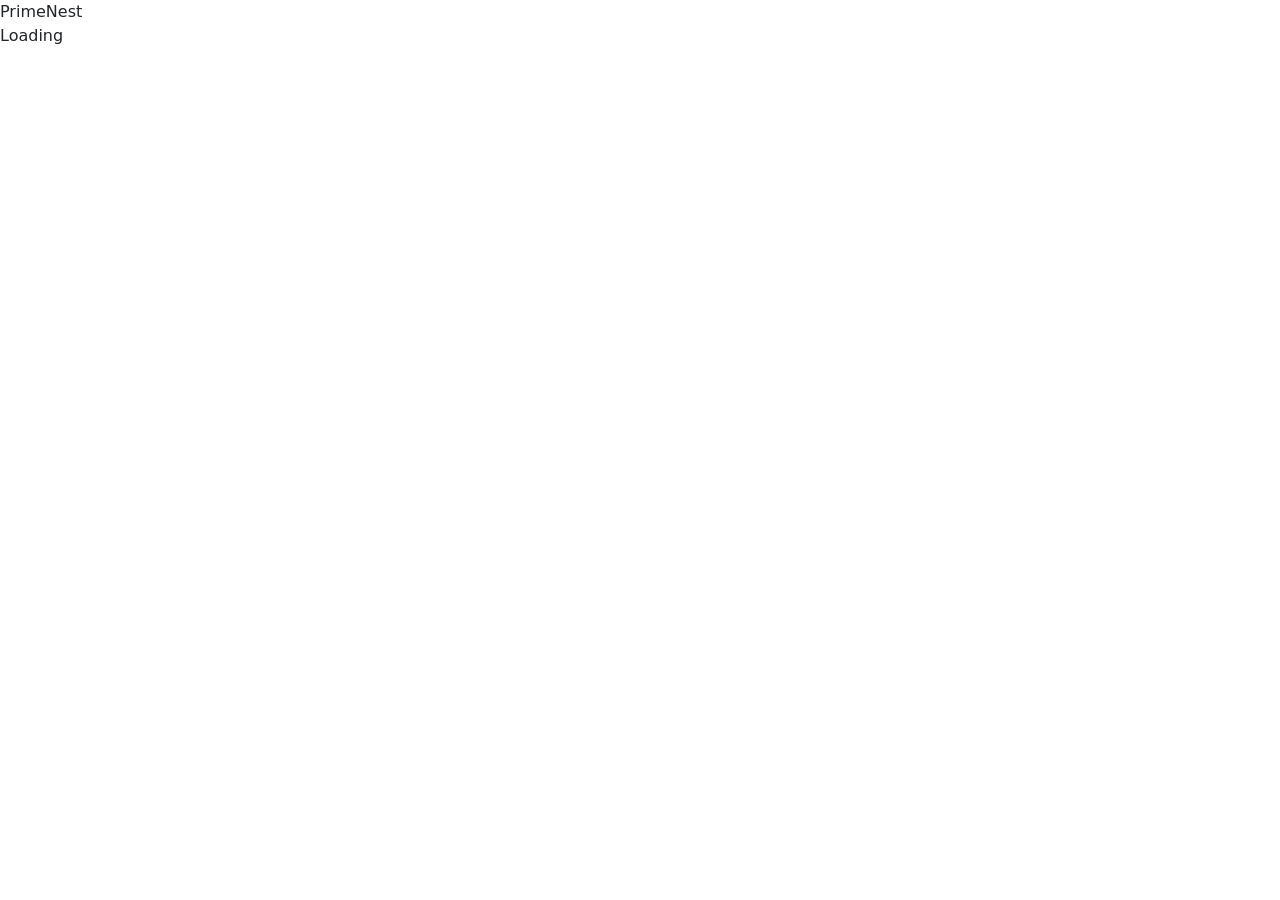
==== about.html @ ca361a0c "Add files via upload" ====
<!DOCTYPE html>
<html lang="en">
<head>
  <meta charset="utf-8">
  <meta name="viewport" content="width=device-width, initial-scale=1">
  <title>About Us — Trusted Property Advisors Since 2009 | PrimeNest Properties</title>
  <meta name="description" content="PrimeNest Properties is a RERA-registered real estate advisory with 16+ years of experience, 2,400+ closed transactions and an in-house legal, loan and NRI desk. Meet our team, mission and vision.">
  <meta name="keywords" content="about PrimeNest Properties, real estate company India, property advisor Gurugram, RERA registered broker, real estate team">
  <meta name="robots" content="index, follow">
  <link rel="canonical" href="https://primenestproperties.in/about.html">
  <meta property="og:type" content="website">
  <meta property="og:site_name" content="PrimeNest Properties">
  <meta property="og:title" content="About PrimeNest Properties">
  <meta property="og:description" content="16+ years, 2,400+ transactions, one standard — we only recommend what we would buy for our own family.">
  <meta property="og:image" content="https://images.pexels.com/photos/8135496/pexels-photo-8135496.jpeg?auto=compress&cs=tinysrgb&w=1200">
  <meta property="og:url" content="https://primenestproperties.in/about.html">
  <meta name="twitter:card" content="summary_large_image">
  <meta name="theme-color" content="#050b18">
  <link rel="icon" href="data:image/svg+xml,<svg xmlns='http://www.w3.org/2000/svg' viewBox='0 0 100 100'><rect width='100' height='100' rx='22' fill='%23050b18'/><text x='50' y='68' font-size='54' text-anchor='middle' fill='%23c9a227' font-family='Georgia'>P</text></svg>">
  <link rel="preconnect" href="https://fonts.googleapis.com">
  <link rel="preconnect" href="https://fonts.gstatic.com" crossorigin>
  <link href="https://fonts.googleapis.com/css2?family=Plus+Jakarta+Sans:wght@300;400;500;600;700;800&family=Playfair+Display:wght@500;600;700&display=swap" rel="stylesheet">
  <link href="https://cdn.jsdelivr.net/npm/bootstrap@5.3.3/dist/css/bootstrap.min.css" rel="stylesheet">
  <link href="https://cdnjs.cloudflare.com/ajax/libs/font-awesome/6.5.2/css/all.min.css" rel="stylesheet">
  <link href="css/style.css" rel="stylesheet">
</head>
<body data-page="about">
  <div id="prime-loader"><div class="loader-inner"><div class="loader-mark">Prime<span>Nest</span></div><div class="loader-bar"><i></i></div><div class="loader-sub">Loading</div></div></div>
  <header id="prime-nav"></header>
  <main id="prime-app"></main>
  <footer id="prime-footer"></footer>
  <noscript><div style="padding:40px;text-align:center;font-family:sans-serif">Please enable JavaScript to view this page. Call us on 9217151926.</div></noscript>
  <script src="https://cdn.jsdelivr.net/npm/bootstrap@5.3.3/dist/js/bootstrap.bundle.min.js"></script>
  <script src="js/properties.js"></script>
  <script src="js/property-details.js"></script>
  <script src="js/main.js"></script>
</body>
</html>
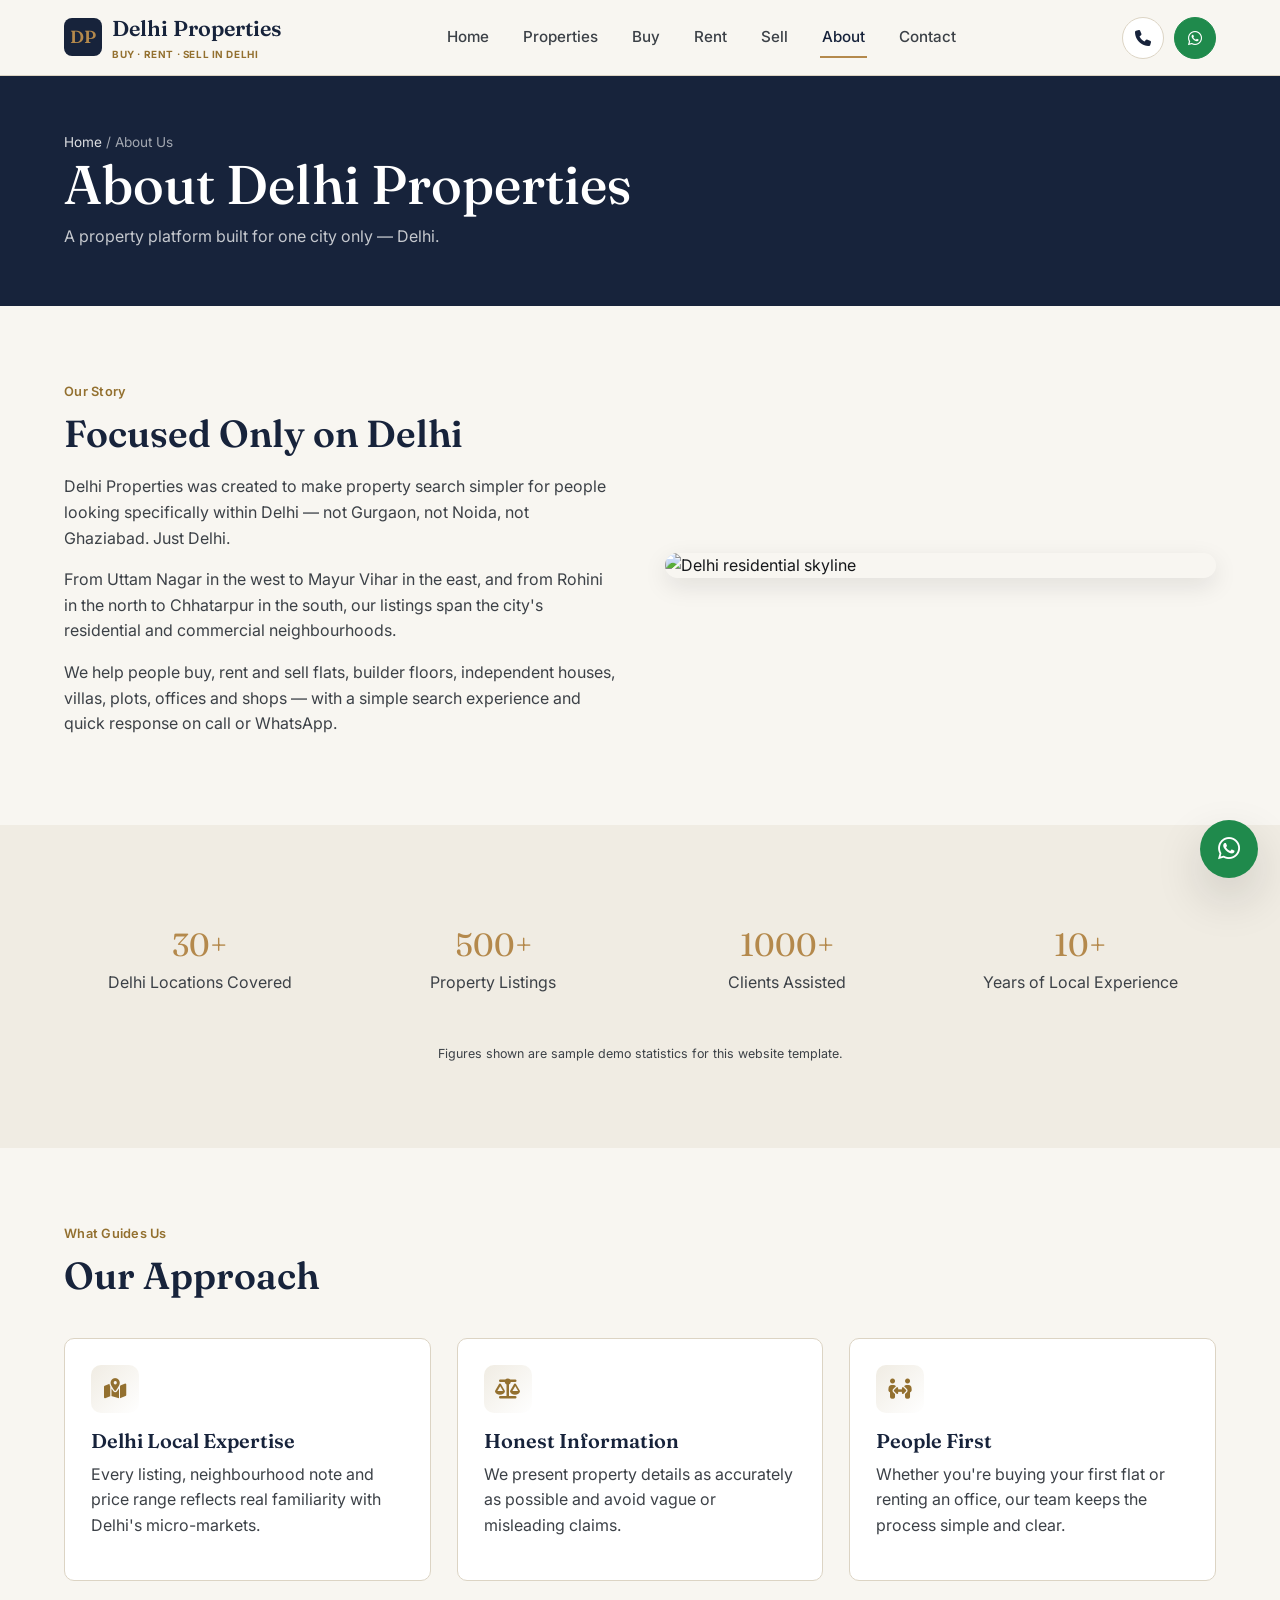
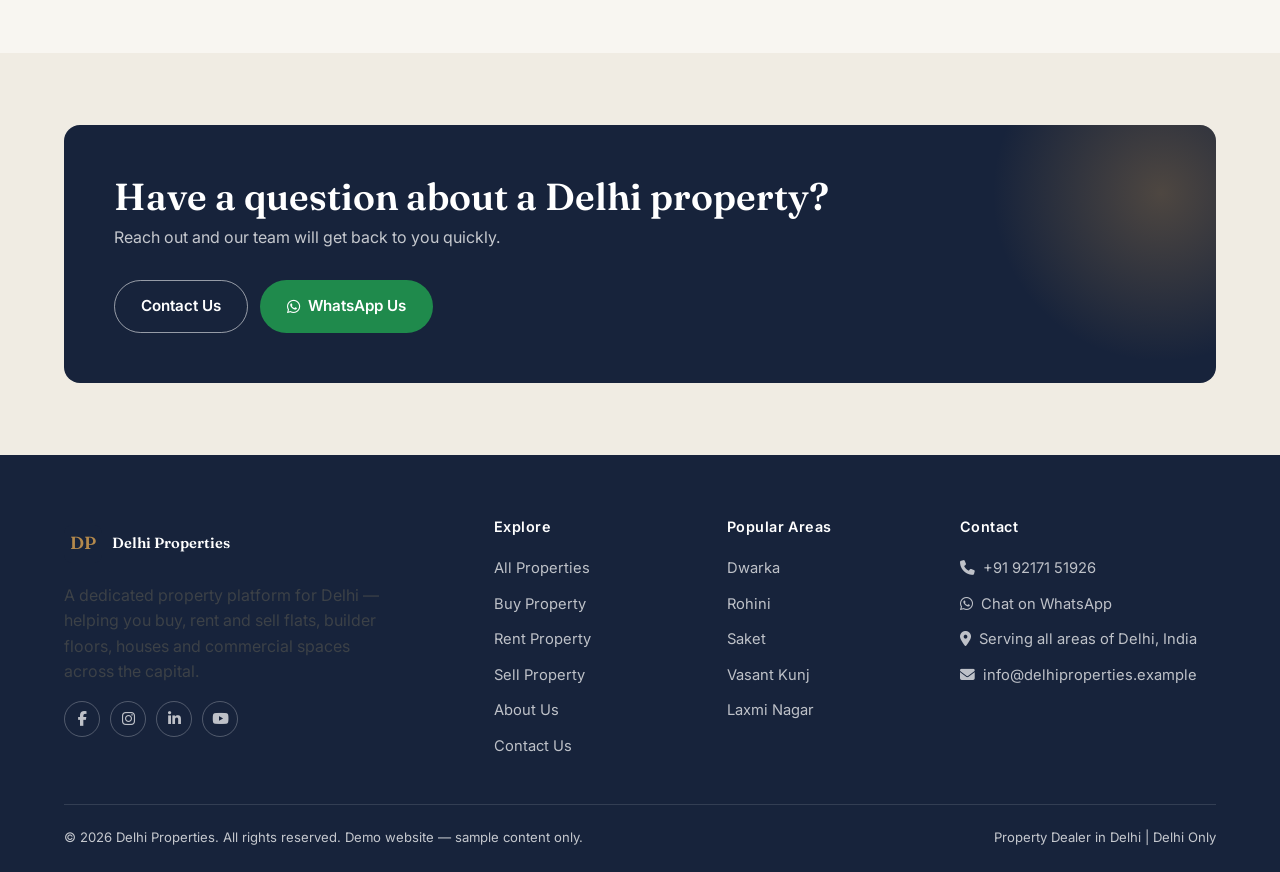
==== commit 19dcba35: "Add files via upload" ====
--- a/about.html
+++ b/about.html
@@ -1,38 +1,199 @@
 <!DOCTYPE html>
 <html lang="en">
 <head>
-  <meta charset="utf-8">
-  <meta name="viewport" content="width=device-width, initial-scale=1">
-  <title>About Us — Trusted Property Advisors Since 2009 | PrimeNest Properties</title>
-  <meta name="description" content="PrimeNest Properties is a RERA-registered real estate advisory with 16+ years of experience, 2,400+ closed transactions and an in-house legal, loan and NRI desk. Meet our team, mission and vision.">
-  <meta name="keywords" content="about PrimeNest Properties, real estate company India, property advisor Gurugram, RERA registered broker, real estate team">
-  <meta name="robots" content="index, follow">
-  <link rel="canonical" href="https://primenestproperties.in/about.html">
-  <meta property="og:type" content="website">
-  <meta property="og:site_name" content="PrimeNest Properties">
-  <meta property="og:title" content="About PrimeNest Properties">
-  <meta property="og:description" content="16+ years, 2,400+ transactions, one standard — we only recommend what we would buy for our own family.">
-  <meta property="og:image" content="https://images.pexels.com/photos/8135496/pexels-photo-8135496.jpeg?auto=compress&cs=tinysrgb&w=1200">
-  <meta property="og:url" content="https://primenestproperties.in/about.html">
-  <meta name="twitter:card" content="summary_large_image">
-  <meta name="theme-color" content="#050b18">
-  <link rel="icon" href="data:image/svg+xml,<svg xmlns='http://www.w3.org/2000/svg' viewBox='0 0 100 100'><rect width='100' height='100' rx='22' fill='%23050b18'/><text x='50' y='68' font-size='54' text-anchor='middle' fill='%23c9a227' font-family='Georgia'>P</text></svg>">
-  <link rel="preconnect" href="https://fonts.googleapis.com">
-  <link rel="preconnect" href="https://fonts.gstatic.com" crossorigin>
-  <link href="https://fonts.googleapis.com/css2?family=Plus+Jakarta+Sans:wght@300;400;500;600;700;800&family=Playfair+Display:wght@500;600;700&display=swap" rel="stylesheet">
-  <link href="https://cdn.jsdelivr.net/npm/bootstrap@5.3.3/dist/css/bootstrap.min.css" rel="stylesheet">
-  <link href="https://cdnjs.cloudflare.com/ajax/libs/font-awesome/6.5.2/css/all.min.css" rel="stylesheet">
-  <link href="css/style.css" rel="stylesheet">
+<meta charset="UTF-8">
+<meta name="viewport" content="width=device-width, initial-scale=1.0">
+<title>About Us | Delhi Properties</title>
+<meta name="description" content="Delhi Properties is a dedicated real estate platform focused only on Delhi — helping buyers, tenants and sellers find flats, houses and commercial spaces across the city.">
+<meta name="keywords" content="Property Dealer in Delhi, About Delhi Properties">
+<link rel="canonical" href="https://www.delhiproperties.example/about.html">
+<meta property="og:title" content="About Us | Delhi Properties">
+<meta property="og:description" content="Delhi Properties is a dedicated real estate platform focused only on Delhi — helping buyers, tenants and sellers find flats, houses and commercial spaces across the city.">
+<meta property="og:type" content="website">
+<meta property="og:url" content="https://www.delhiproperties.example/about.html">
+<meta property="og:image" content="https://images.unsplash.com/photo-1580216643062-cf460548a66a?q=80&w=1200&auto=format&fit=crop">
+<meta name="twitter:card" content="summary_large_image">
+<link rel="icon" href="data:image/svg+xml,<svg xmlns=%22http://www.w3.org/2000/svg%22 viewBox=%220 0 100 100%22><text y=%22.9em%22 font-size=%2290%22>🏙️</text></svg>">
+<link rel="preconnect" href="https://fonts.googleapis.com">
+<link rel="preconnect" href="https://fonts.gstatic.com" crossorigin>
+<link href="https://fonts.googleapis.com/css2?family=Fraunces:opsz,wght@9..144,400..700&family=Inter:wght@400;500;600;700;800&display=swap" rel="stylesheet">
+<link rel="stylesheet" href="https://cdnjs.cloudflare.com/ajax/libs/font-awesome/6.5.1/css/all.min.css">
+<link rel="stylesheet" href="css/style.css">
 </head>
-<body data-page="about">
-  <div id="prime-loader"><div class="loader-inner"><div class="loader-mark">Prime<span>Nest</span></div><div class="loader-bar"><i></i></div><div class="loader-sub">Loading</div></div></div>
-  <header id="prime-nav"></header>
-  <main id="prime-app"></main>
-  <footer id="prime-footer"></footer>
-  <noscript><div style="padding:40px;text-align:center;font-family:sans-serif">Please enable JavaScript to view this page. Call us on 9217151926.</div></noscript>
-  <script src="https://cdn.jsdelivr.net/npm/bootstrap@5.3.3/dist/js/bootstrap.bundle.min.js"></script>
-  <script src="js/properties.js"></script>
-  <script src="js/property-details.js"></script>
-  <script src="js/main.js"></script>
+<body>
+<a href="#main" class="skip-link">Skip to main content</a>
+
+<header class="site-header">
+  <div class="container">
+    <a href="index.html" class="brand">
+      <span class="brand-mark">DP</span>
+      <span>Delhi Properties<span class="brand-sub">Buy · Rent · Sell in Delhi</span></span>
+    </a>
+    <nav class="nav-main" aria-label="Primary">
+      <a href="index.html" class="">Home</a>
+<a href="properties.html" class="">Properties</a>
+<a href="buy.html" class="">Buy</a>
+<a href="rent.html" class="">Rent</a>
+<a href="sell.html" class="">Sell</a>
+<a href="about.html" class="active">About</a>
+<a href="contact.html" class="">Contact</a>
+    </nav>
+    <div class="header-actions">
+      <a href="tel:+919217151926" data-call class="icon-btn call text-actions" aria-label="Call Delhi Properties" title="Call Now"><i class="fa-solid fa-phone"></i></a>
+      <a href="#" data-whatsapp-generic target="_blank" rel="noopener" class="icon-btn whatsapp text-actions" aria-label="Chat on WhatsApp" title="WhatsApp"><i class="fa-brands fa-whatsapp"></i></a>
+      <button class="hamburger" aria-label="Open menu" aria-expanded="false"><i class="fa-solid fa-bars"></i></button>
+    </div>
+  </div>
+</header>
+<div class="mobile-nav" id="mobileNav">
+  <div class="container">
+    <a href="index.html" class="">Home</a>
+<a href="properties.html" class="">Properties</a>
+<a href="buy.html" class="">Buy</a>
+<a href="rent.html" class="">Rent</a>
+<a href="sell.html" class="">Sell</a>
+<a href="about.html" class="active">About</a>
+<a href="contact.html" class="">Contact</a>
+    <div class="mobile-cta">
+      <a href="tel:+919217151926" class="btn btn-primary btn-block"><i class="fa-solid fa-phone"></i> Call Now</a>
+      <a href="#" data-whatsapp-generic target="_blank" rel="noopener" class="btn btn-whatsapp btn-block"><i class="fa-brands fa-whatsapp"></i> WhatsApp</a>
+    </div>
+  </div>
+</div>
+
+<main id="main">
+  <section class="page-hero">
+    <div class="container">
+      <div class="breadcrumb"><a href="index.html">Home</a> / About Us</div>
+      <h1>About Delhi Properties</h1>
+      <p style="color:rgba(255,255,255,.75); max-width:600px;">A property platform built for one city only — Delhi.</p>
+    </div>
+  </section>
+
+  <section class="section">
+    <div class="container">
+      <div class="two-col">
+        <div class="reveal">
+          <span class="eyebrow">Our Story</span>
+          <h2>Focused Only on Delhi</h2>
+          <p>Delhi Properties was created to make property search simpler for people looking specifically within Delhi — not Gurgaon, not Noida, not Ghaziabad. Just Delhi.</p>
+          <p>From Uttam Nagar in the west to Mayur Vihar in the east, and from Rohini in the north to Chhatarpur in the south, our listings span the city's residential and commercial neighbourhoods.</p>
+          <p>We help people buy, rent and sell flats, builder floors, independent houses, villas, plots, offices and shops — with a simple search experience and quick response on call or WhatsApp.</p>
+        </div>
+        <div class="reveal">
+          <img src="https://images.unsplash.com/photo-1523217582562-09d0def993a6?q=80&w=900&auto=format&fit=crop" alt="Delhi residential skyline" style="border-radius:var(--radius-lg); box-shadow:var(--shadow-md);" loading="lazy">
+        </div>
+      </div>
+    </div>
+  </section>
+
+  <section class="section" style="background:var(--paper-dim);">
+    <div class="container">
+      <div class="grid-4">
+        <div class="value-card reveal"><div class="num">30+</div><p>Delhi Locations Covered</p></div>
+        <div class="value-card reveal"><div class="num">500+</div><p>Property Listings</p></div>
+        <div class="value-card reveal"><div class="num">1000+</div><p>Clients Assisted</p></div>
+        <div class="value-card reveal"><div class="num">10+</div><p>Years of Local Experience</p></div>
+      </div>
+      <p class="text-center" style="text-align:center; font-size:.78rem; color:var(--ink-soft); margin-top:10px;">Figures shown are sample demo statistics for this website template.</p>
+    </div>
+  </section>
+
+  <section class="section">
+    <div class="container">
+      <div class="section-head reveal">
+        <span class="eyebrow">What Guides Us</span>
+        <h2>Our Approach</h2>
+      </div>
+      <div class="grid-3">
+        <div class="feature-card reveal">
+          <div class="icon"><i class="fa-solid fa-map-location-dot"></i></div>
+          <h3>Delhi Local Expertise</h3>
+          <p>Every listing, neighbourhood note and price range reflects real familiarity with Delhi's micro-markets.</p>
+        </div>
+        <div class="feature-card reveal">
+          <div class="icon"><i class="fa-solid fa-scale-balanced"></i></div>
+          <h3>Honest Information</h3>
+          <p>We present property details as accurately as possible and avoid vague or misleading claims.</p>
+        </div>
+        <div class="feature-card reveal">
+          <div class="icon"><i class="fa-solid fa-people-arrows"></i></div>
+          <h3>People First</h3>
+          <p>Whether you're buying your first flat or renting an office, our team keeps the process simple and clear.</p>
+        </div>
+      </div>
+    </div>
+  </section>
+
+  <section class="section" style="background:var(--paper-dim);">
+    <div class="container">
+      <div class="cta-band reveal" style="background:var(--indigo);">
+        <div>
+          <h2>Have a question about a Delhi property?</h2>
+          <p>Reach out and our team will get back to you quickly.</p>
+        </div>
+        <div style="display:flex; gap:12px; flex-wrap:wrap;">
+          <a href="contact.html" class="btn btn-outline-light">Contact Us</a>
+          <a href="#" data-whatsapp-generic target="_blank" rel="noopener" class="btn btn-whatsapp"><i class="fa-brands fa-whatsapp"></i> WhatsApp Us</a>
+        </div>
+      </div>
+    </div>
+  </section>
+</main>
+
+<footer class="site-footer">
+  <div class="container">
+    <div class="footer-grid">
+      <div>
+        <a href="index.html" class="brand" style="margin-bottom:14px; display:inline-flex;">
+          <span class="brand-mark">DP</span>
+          <span>Delhi Properties</span>
+        </a>
+        <p style="max-width:320px;">A dedicated property platform for Delhi — helping you buy, rent and sell flats, builder floors, houses and commercial spaces across the capital.</p>
+        <div class="social-row" aria-label="Social links">
+          <a href="#" aria-label="Facebook"><i class="fa-brands fa-facebook-f"></i></a>
+          <a href="#" aria-label="Instagram"><i class="fa-brands fa-instagram"></i></a>
+          <a href="#" aria-label="LinkedIn"><i class="fa-brands fa-linkedin-in"></i></a>
+          <a href="#" aria-label="YouTube"><i class="fa-brands fa-youtube"></i></a>
+        </div>
+      </div>
+      <div>
+        <h4>Explore</h4>
+        <a href="properties.html">All Properties</a>
+        <a href="buy.html">Buy Property</a>
+        <a href="rent.html">Rent Property</a>
+        <a href="sell.html">Sell Property</a>
+        <a href="about.html">About Us</a>
+        <a href="contact.html">Contact Us</a>
+      </div>
+      <div>
+        <h4>Popular Areas</h4>
+        <a href="properties.html?location=Dwarka">Dwarka</a>
+        <a href="properties.html?location=Rohini">Rohini</a>
+        <a href="properties.html?location=Saket">Saket</a>
+        <a href="properties.html?location=Vasant%20Kunj">Vasant Kunj</a>
+        <a href="properties.html?location=Laxmi%20Nagar">Laxmi Nagar</a>
+      </div>
+      <div>
+        <h4>Contact</h4>
+        <a href="tel:+919217151926"><i class="fa-solid fa-phone" style="margin-right:8px;"></i>+91 92171 51926</a>
+        <a href="#" data-whatsapp-generic target="_blank" rel="noopener"><i class="fa-brands fa-whatsapp" style="margin-right:8px;"></i>Chat on WhatsApp</a>
+        <a href="contact.html"><i class="fa-solid fa-location-dot" style="margin-right:8px;"></i>Serving all areas of Delhi, India</a>
+        <a href="mailto:info@delhiproperties.example"><i class="fa-solid fa-envelope" style="margin-right:8px;"></i>info@delhiproperties.example</a>
+      </div>
+    </div>
+    <div class="footer-bottom">
+      <span>© 2026 Delhi Properties. All rights reserved. Demo website — sample content only.</span>
+      <span>Property Dealer in Delhi | Delhi Only</span>
+    </div>
+  </div>
+</footer>
+
+<a href="#" data-whatsapp-generic target="_blank" rel="noopener" class="float-whatsapp" aria-label="Chat on WhatsApp"><i class="fa-brands fa-whatsapp"></i></a>
+<button class="back-to-top" aria-label="Back to top"><i class="fa-solid fa-arrow-up"></i></button>
+
+<script src="js/properties.js"></script>
+<script src="js/main.js"></script>
+
 </body>
-</html>
+</html>
--- a/css/style.css
+++ b/css/style.css
@@ -0,0 +1,491 @@
+/* ==========================================================================
+   Delhi Properties — Stylesheet
+   Design language: sandstone & ink. Inspired by Delhi's civic architecture —
+   deep indigo-ink, warm sandstone gold, and paper-white backgrounds.
+   ========================================================================== */
+
+:root{
+  /* Color tokens */
+  --ink:            #16181B;
+  --ink-soft:       #3C4147;
+  --paper:          #F8F6F1;
+  --paper-dim:      #F0ECE3;
+  --sandstone:      #B4894C;
+  --sandstone-dark: #93702F;
+  --indigo:         #17233B;
+  --indigo-light:   #24344F;
+  --moss:           #4B5D46;
+  --line:           #DCD4C4;
+  --white:          #FFFFFF;
+  --danger:         #A5402E;
+
+  /* Type */
+  --font-display: "Fraunces", Georgia, "Times New Roman", serif;
+  --font-body: "Inter", -apple-system, BlinkMacSystemFont, "Segoe UI", sans-serif;
+
+  /* Layout */
+  --container: 1200px;
+  --radius-sm: 6px;
+  --radius-md: 10px;
+  --radius-lg: 16px;
+  --shadow-sm: 0 1px 3px rgba(22,24,27,0.08);
+  --shadow-md: 0 8px 24px rgba(22,24,27,0.10);
+  --shadow-lg: 0 20px 48px rgba(22,24,27,0.16);
+
+  --header-h: 76px;
+}
+
+*,*::before,*::after{ box-sizing: border-box; }
+html{ scroll-behavior: smooth; scroll-padding-top: var(--header-h); }
+body{
+  margin:0;
+  font-family: var(--font-body);
+  color: var(--ink);
+  background: var(--paper);
+  line-height: 1.6;
+  -webkit-font-smoothing: antialiased;
+  overflow-x: hidden;
+}
+img{ max-width:100%; display:block; }
+a{ color:inherit; text-decoration:none; }
+ul{ list-style:none; margin:0; padding:0; }
+button{ font-family:inherit; cursor:pointer; }
+input, select, textarea{ font-family:inherit; font-size:1rem; }
+
+h1,h2,h3,h4{
+  font-family: var(--font-display);
+  font-weight: 600;
+  line-height: 1.15;
+  margin: 0 0 .5em;
+  color: var(--indigo);
+}
+h1{ font-size: clamp(2.1rem, 4.4vw, 3.4rem); font-weight: 500; }
+h2{ font-size: clamp(1.7rem, 3vw, 2.35rem); }
+h3{ font-size: 1.25rem; }
+p{ margin: 0 0 1em; color: var(--ink-soft); }
+
+.container{ max-width: var(--container); margin: 0 auto; padding: 0 24px; }
+.section{ padding: 72px 0; }
+.section-tight{ padding: 40px 0; }
+.section-head{ max-width: 620px; margin-bottom: 40px; }
+.section-head p{ font-size: 1.05rem; }
+.eyebrow{ color: var(--sandstone-dark); font-weight: 600; font-size: .8rem; letter-spacing: .02em; margin-bottom: 10px; display:inline-block; }
+
+.text-center{ text-align:center; margin-left:auto; margin-right:auto; }
+
+/* Buttons */
+.btn{
+  position:relative; overflow:hidden;
+  display:inline-flex; align-items:center; justify-content:center; gap:8px;
+  padding: 13px 26px; border-radius: 999px; border: 1px solid transparent;
+  font-weight: 600; font-size: .95rem;
+  transition: transform .22s cubic-bezier(.2,.8,.2,1), box-shadow .22s ease, background .18s ease, color .18s ease;
+  white-space: nowrap;
+}
+.btn::after{
+  content:""; position:absolute; top:0; left:-60%; width:40%; height:100%;
+  background: linear-gradient(120deg, transparent, rgba(255,255,255,.35), transparent);
+  transform: skewX(-20deg); transition: left .6s ease;
+}
+.btn:hover::after{ left:120%; }
+.btn:hover{ transform: translateY(-2px); }
+.btn:active{ transform: translateY(0); }
+.btn-primary{ background: var(--indigo); color: var(--white); }
+.btn-primary:hover{ background: var(--indigo-light); box-shadow: var(--shadow-md); }
+.btn-gold{ background: linear-gradient(135deg, var(--sandstone), var(--sandstone-dark)); color: var(--white); }
+.btn-gold:hover{ box-shadow: var(--shadow-md); }
+.btn-outline{ background: transparent; border-color: var(--indigo); color: var(--indigo); }
+.btn-outline:hover{ background: var(--indigo); color: var(--white); }
+.btn-outline-light{ background: transparent; border-color: rgba(255,255,255,.55); color: var(--white); }
+.btn-outline-light:hover{ background: rgba(255,255,255,.12); }
+.btn-whatsapp{ background: #1F8A4C; color: var(--white); }
+.btn-whatsapp:hover{ background: #187038; }
+.btn-call{ background: var(--indigo); color: var(--white); }
+.btn-sm{ padding: 9px 16px; font-size: .85rem; border-radius: 999px; }
+.btn-block{ width: 100%; }
+.btn:focus-visible, a:focus-visible, button:focus-visible, input:focus-visible, select:focus-visible{
+  outline: 2px solid var(--sandstone-dark); outline-offset: 2px;
+}
+
+/* ===================== HEADER ===================== */
+.site-header{
+  position: sticky; top:0; z-index: 1000;
+  background: rgba(248,246,241,.92); backdrop-filter: saturate(140%) blur(10px);
+  -webkit-backdrop-filter: saturate(140%) blur(10px);
+  border-bottom: 1px solid var(--line);
+  height: var(--header-h);
+  transition: box-shadow .25s ease, height .25s ease;
+}
+.site-header.scrolled{ box-shadow: 0 6px 24px rgba(22,24,27,.08); }
+.site-header .container{ height:100%; display:flex; align-items:center; justify-content:space-between; gap: 20px; }
+.brand{ display:flex; align-items:center; gap:10px; font-family: var(--font-display); font-size: 1.35rem; color: var(--indigo); font-weight:600; }
+.brand .brand-mark{
+  width: 38px; height: 38px; border-radius: 8px; background: var(--indigo);
+  color: var(--sandstone); display:flex; align-items:center; justify-content:center;
+  font-family: var(--font-display); font-weight:600; font-size: 1.1rem;
+}
+.brand .brand-sub{ display:block; font-family: var(--font-body); font-size:.62rem; letter-spacing:.06em; color: var(--sandstone-dark); font-weight:700; text-transform:uppercase; }
+
+.nav-main{ display:flex; align-items:center; gap: 30px; }
+.nav-main a{ font-size:.95rem; font-weight:500; color: var(--ink-soft); padding: 8px 2px; position:relative; }
+.nav-main a::after{ content:""; position:absolute; left:0; right:0; bottom:0; height:2px; background:var(--sandstone); transform:scaleX(0); transition:transform .2s ease; }
+.nav-main a:hover, .nav-main a.active{ color: var(--indigo); }
+.nav-main a:hover::after, .nav-main a.active::after{ transform:scaleX(1); }
+
+.header-actions{ display:flex; align-items:center; gap:10px; }
+.icon-btn{
+  width:42px; height:42px; border-radius:50%; display:flex; align-items:center; justify-content:center;
+  border:1px solid var(--line); color: var(--indigo); font-size:1rem; background: var(--white);
+  transition: background .2s ease, color .2s ease;
+}
+.icon-btn.whatsapp{ background:#1F8A4C; color:#fff; border-color:#1F8A4C; }
+.icon-btn.whatsapp:hover{ background:#187038; }
+.icon-btn.call:hover{ background: var(--indigo); color:#fff; }
+
+.hamburger{ display:none; width:42px; height:42px; border-radius:8px; border:1px solid var(--line); background:var(--white); align-items:center; justify-content:center; font-size:1.2rem; color:var(--indigo); }
+
+/* Mobile nav */
+.mobile-nav{
+  position: fixed; inset: var(--header-h) 0 0 0; background: var(--paper);
+  transform: translateX(100%); transition: transform .28s ease; z-index: 999;
+  overflow-y:auto;
+}
+.mobile-nav.open{ transform: translateX(0); }
+.mobile-nav .container{ padding-top: 20px; padding-bottom: 40px; }
+.mobile-nav a{ display:block; padding: 16px 4px; font-size:1.15rem; font-weight:600; color: var(--indigo); border-bottom:1px solid var(--line); }
+.mobile-nav .mobile-cta{ display:flex; gap:12px; margin-top:24px; }
+
+@media (max-width: 960px){
+  .nav-main{ display:none; }
+  .header-actions .text-actions{ display:none; }
+  .hamburger{ display:flex; }
+}
+
+/* ===================== HERO ===================== */
+.hero{
+  position:relative; color:#fff; padding: 90px 0 64px; overflow:hidden;
+}
+.hero::before{
+  content:""; position:absolute; inset:0; z-index:0;
+  background:
+    linear-gradient(180deg, rgba(19,25,40,.82) 0%, rgba(19,25,40,.90) 55%, rgba(19,25,40,.97) 100%),
+    url('https://images.unsplash.com/photo-1580216643062-cf460548a66a?q=80&w=1600&auto=format&fit=crop') center/cover no-repeat;
+  animation: heroPan 26s ease-in-out infinite alternate;
+}
+.hero::after{
+  content:""; position:absolute; inset:0; z-index:0; pointer-events:none;
+  background: radial-gradient(60% 60% at 85% 15%, rgba(180,137,76,.20), transparent 70%);
+}
+.hero .container{ position:relative; z-index:1; }
+@keyframes heroPan{ from{ transform: scale(1.06) translate(0,0); } to{ transform: scale(1.12) translate(-1.5%, -1%); } }
+@media (prefers-reduced-motion: reduce){ .hero::before{ animation:none; } }
+.hero .eyebrow{ color: #E6C98A; }
+.hero h1{ color:#fff; max-width: 780px; }
+.hero .lead{ color: rgba(255,255,255,.82); font-size:1.15rem; max-width:600px; }
+
+.search-box{
+  background: rgba(255,255,255,.88); backdrop-filter: blur(14px) saturate(160%);
+  -webkit-backdrop-filter: blur(14px) saturate(160%);
+  border: 1px solid rgba(255,255,255,.5);
+  border-radius: var(--radius-lg); padding: 22px; margin-top: 34px;
+  box-shadow: var(--shadow-lg); color: var(--ink);
+}
+.search-tabs{ display:flex; gap:6px; margin-bottom:16px; }
+.search-tabs button{
+  border:none; background: var(--paper-dim); color: var(--ink-soft); padding: 9px 20px;
+  border-radius: 999px; font-weight:600; font-size:.9rem;
+}
+.search-tabs button.active{ background: var(--indigo); color:#fff; }
+.search-grid{ display:grid; grid-template-columns: repeat(6, 1fr); gap: 12px; align-items:end; }
+.search-grid .field{ display:flex; flex-direction:column; gap:6px; }
+.search-grid label{ font-size:.72rem; font-weight:700; text-transform:uppercase; letter-spacing:.04em; color: var(--ink-soft); }
+.search-grid select, .search-grid input{
+  padding: 11px 12px; border-radius: var(--radius-sm); border: 1px solid var(--line); background: var(--paper);
+  color: var(--ink);
+}
+.search-grid .btn{ height: 44px; }
+@media (max-width: 900px){ .search-grid{ grid-template-columns: repeat(2, 1fr); } }
+
+.hero-stats{ display:flex; flex-wrap:wrap; gap: 38px; margin-top: 46px; }
+.hero-stats .stat b{ display:block; font-family: var(--font-display); font-size:1.7rem; color:#fff; }
+.hero-stats .stat span{ font-size:.82rem; color: rgba(255,255,255,.68); }
+
+/* ===================== CARDS: PROPERTY ===================== */
+.grid-3{ display:grid; grid-template-columns: repeat(3, 1fr); gap: 26px; }
+.grid-4{ display:grid; grid-template-columns: repeat(4, 1fr); gap: 22px; }
+@media (max-width: 980px){ .grid-3{ grid-template-columns: repeat(2,1fr);} .grid-4{ grid-template-columns: repeat(2,1fr);} }
+@media (max-width: 620px){ .grid-3{ grid-template-columns: 1fr;} .grid-4{ grid-template-columns: 1fr;} }
+
+.property-card{
+  background:#fff; border-radius: var(--radius-md); overflow:hidden; border:1px solid var(--line);
+  transition: transform .22s ease, box-shadow .22s ease; display:flex; flex-direction:column;
+}
+.property-card:hover{ transform: translateY(-5px); box-shadow: var(--shadow-md); }
+.property-media{ position:relative; aspect-ratio: 4/3; overflow:hidden; background: var(--paper-dim); }
+.property-media::before{
+  content:""; position:absolute; inset:0; z-index:0;
+  background: linear-gradient(100deg, var(--paper-dim) 30%, #ffffff 50%, var(--paper-dim) 70%);
+  background-size: 300% 100%; animation: shimmer 1.8s ease-in-out infinite;
+}
+.property-media img{
+  position:relative; z-index:1; width:100%; height:100%; object-fit:cover;
+  opacity:0; transition: transform .55s cubic-bezier(.2,.7,.2,1), opacity .5s ease;
+}
+.property-media img.loaded, .property-media img[src]:not([src=""]){ opacity:1; }
+.property-card:hover .property-media img{ transform: scale(1.07); }
+@keyframes shimmer{ 0%{ background-position: 200% 0; } 100%{ background-position: -200% 0; } }
+.property-badges{ position:absolute; top:12px; left:12px; display:flex; gap:8px; }
+.badge{ padding: 5px 11px; border-radius: 999px; font-size:.72rem; font-weight:700; letter-spacing:.02em; }
+.badge-featured{ background: var(--sandstone); color:#fff; }
+.badge-buy{ background: var(--indigo); color:#fff; }
+.badge-rent{ background: var(--moss); color:#fff; }
+.property-body{ padding: 18px; display:flex; flex-direction:column; gap: 8px; flex:1; }
+.property-price{ font-family: var(--font-display); font-size:1.3rem; color: var(--indigo); }
+.property-title{ font-weight:600; font-size:1.02rem; color: var(--ink); margin:0; }
+.property-loc{ color: var(--ink-soft); font-size:.88rem; display:flex; align-items:center; gap:6px; }
+.property-meta{ display:flex; flex-wrap:wrap; gap: 14px; font-size:.84rem; color: var(--ink-soft); padding: 10px 0; border-top:1px dashed var(--line); border-bottom:1px dashed var(--line); margin: 4px 0; }
+.property-meta span{ display:flex; align-items:center; gap:6px; }
+.property-desc{ font-size:.88rem; color:var(--ink-soft); }
+.property-actions{ display:flex; gap:8px; margin-top:auto; }
+.property-actions .btn{ flex:1; padding: 10px 8px; font-size:.82rem; }
+
+/* Area / location cards */
+.area-card{
+  position:relative; border-radius: var(--radius-md); overflow:hidden; aspect-ratio: 4/3.4;
+  color:#fff; display:flex; flex-direction:column; justify-content:flex-end; padding:18px;
+}
+.area-card img{ position:absolute; inset:0; width:100%; height:100%; object-fit:cover; z-index:0; transition: transform .6s cubic-bezier(.2,.7,.2,1); }
+.area-card::after{ content:""; position:absolute; inset:0; background: linear-gradient(180deg, rgba(23,35,59,0) 30%, rgba(19,25,40,.88) 100%); z-index:1; transition: background .3s ease; }
+.area-card:hover img{ transform: scale(1.08); }
+.area-card:hover::after{ background: linear-gradient(180deg, rgba(180,137,76,.12) 0%, rgba(19,25,40,.92) 100%); }
+.area-card{ transition: box-shadow .3s ease, transform .3s ease; }
+.area-card:hover{ box-shadow: var(--shadow-lg); transform: translateY(-4px); }
+.area-card > *{ position:relative; z-index:2; }
+.area-card h3{ color:#fff; margin: 0 0 2px; }
+.area-card span{ font-size:.82rem; color: rgba(255,255,255,.8); }
+.area-card .btn{ margin-top: 10px; align-self:flex-start; }
+
+/* Why choose us */
+.feature-card{ background:#fff; border:1px solid var(--line); border-radius: var(--radius-md); padding: 26px; transition: transform .28s ease, box-shadow .28s ease, border-color .28s ease; }
+.feature-card:hover{ transform: translateY(-5px); box-shadow: var(--shadow-md); border-color: transparent; }
+.feature-card .icon{
+  width:48px; height:48px; border-radius:10px;
+  background: linear-gradient(135deg, var(--paper-dim), #fff);
+  color: var(--sandstone-dark); display:flex; align-items:center; justify-content:center;
+  font-size:1.25rem; margin-bottom:16px; transition: transform .28s ease, background .28s ease, color .28s ease;
+}
+.feature-card:hover .icon{ background: linear-gradient(135deg, var(--sandstone), var(--sandstone-dark)); color:#fff; transform: rotate(-6deg) scale(1.08); }
+
+/* Steps */
+.steps{ display:grid; grid-template-columns: repeat(3, 1fr); gap: 30px; }
+.step{ position:relative; padding-left: 54px; }
+.step .num{ position:absolute; left:0; top:0; width:40px; height:40px; border-radius:50%; background:var(--indigo); color:var(--sandstone); font-family:var(--font-display); display:flex; align-items:center; justify-content:center; font-size:1.05rem; }
+@media (max-width: 900px){ .steps{ grid-template-columns:1fr; } }
+
+/* Reviews */
+.review-card{ background:#fff; border:1px solid var(--line); border-radius: var(--radius-md); padding: 24px; }
+.review-card .stars{ color: var(--sandstone); margin-bottom: 10px; }
+.review-card .who{ display:flex; align-items:center; gap:10px; margin-top:14px; }
+.review-card .avatar{ width:38px; height:38px; border-radius:50%; background: var(--paper-dim); display:flex; align-items:center; justify-content:center; font-weight:700; color: var(--indigo); }
+.demo-tag{ font-size:.72rem; color: var(--ink-soft); background: var(--paper-dim); display:inline-block; padding:3px 9px; border-radius:6px; margin-top:8px; }
+
+/* CTA band */
+.cta-band{
+  position:relative; overflow:hidden;
+  background: linear-gradient(135deg, var(--indigo) 0%, var(--indigo-light) 100%);
+  color:#fff; border-radius: var(--radius-lg); padding: 50px;
+  display:flex; align-items:center; justify-content:space-between; gap: 30px; flex-wrap:wrap;
+}
+.cta-band::before{
+  content:""; position:absolute; top:-40%; right:-10%; width:340px; height:340px; border-radius:50%;
+  background: radial-gradient(circle, rgba(180,137,76,.35), transparent 70%); pointer-events:none;
+}
+.cta-band > *{ position:relative; z-index:1; }
+.cta-band h2{ color:#fff; margin-bottom:6px; }
+.cta-band p{ color: rgba(255,255,255,.75); margin:0; }
+
+/* ===================== FOOTER ===================== */
+.site-footer{ background: var(--indigo); color: rgba(255,255,255,.75); padding: 64px 0 24px; }
+.footer-grid{ display:grid; grid-template-columns: 2fr 1fr 1fr 1.3fr; gap: 36px; padding-bottom: 40px; border-bottom: 1px solid rgba(255,255,255,.12); }
+.site-footer h4{ color:#fff; font-family: var(--font-body); font-size:.9rem; letter-spacing:.03em; margin-bottom:16px; }
+.site-footer a{ color: rgba(255,255,255,.72); display:block; padding: 6px 0; font-size:.92rem; }
+.site-footer a:hover{ color: var(--sandstone); }
+.site-footer .brand{ color:#fff; }
+.footer-bottom{ display:flex; justify-content:space-between; align-items:center; padding-top:22px; flex-wrap:wrap; gap:10px; font-size:.82rem; }
+.social-row{ display:flex; gap:10px; }
+.social-row a{ width:36px; height:36px; border-radius:50%; border:1px solid rgba(255,255,255,.25); display:flex; align-items:center; justify-content:center; padding:0; }
+@media (max-width: 900px){ .footer-grid{ grid-template-columns: 1fr 1fr; } }
+
+/* ===================== FLOATING BUTTONS ===================== */
+.float-whatsapp{
+  position: fixed; right: 22px; bottom: 22px; z-index: 900;
+  width: 58px; height:58px; border-radius:50%; background:#1F8A4C; color:#fff;
+  display:flex; align-items:center; justify-content:center; font-size:1.6rem; box-shadow: var(--shadow-lg);
+  transition: transform .2s ease;
+}
+.float-whatsapp:hover{ transform: scale(1.08); }
+.back-to-top{
+  position: fixed; right: 22px; bottom: 92px; z-index: 900;
+  width: 44px; height:44px; border-radius:50%; background: var(--indigo); color:#fff; border:none;
+  display:flex; align-items:center; justify-content:center; box-shadow: var(--shadow-md);
+  opacity:0; pointer-events:none; transform: translateY(10px); transition: all .25s ease;
+}
+.back-to-top.show{ opacity:1; pointer-events:auto; transform:none; }
+
+/* ===================== PAGE HEADER (interior pages) ===================== */
+.page-hero{
+  background: var(--indigo); color:#fff; padding: 56px 0 40px;
+}
+.page-hero h1{ color:#fff; margin-bottom:8px; }
+.breadcrumb{ font-size:.85rem; color: rgba(255,255,255,.6); }
+.breadcrumb a{ color: rgba(255,255,255,.85); }
+.breadcrumb a:hover{ color: var(--sandstone); }
+
+/* ===================== FILTER BAR (listing pages) ===================== */
+.filter-bar{ background:#fff; border:1px solid var(--line); border-radius: var(--radius-md); padding: 20px; margin: -34px 0 34px; box-shadow: var(--shadow-md); position:relative; z-index:5; }
+.filter-grid{ display:grid; grid-template-columns: repeat(6, 1fr); gap: 12px; }
+.filter-grid .field{ display:flex; flex-direction:column; gap:5px; }
+.filter-grid label{ font-size:.7rem; font-weight:700; text-transform:uppercase; color: var(--ink-soft); letter-spacing:.03em; }
+.filter-grid select, .filter-grid input{ padding:10px; border-radius: var(--radius-sm); border:1px solid var(--line); background: var(--paper); }
+.filter-actions{ display:flex; gap:10px; margin-top:14px; flex-wrap:wrap; align-items:center; justify-content:space-between; }
+.filter-actions .left{ display:flex; gap:10px; flex-wrap:wrap; }
+.results-bar{ display:flex; justify-content:space-between; align-items:center; margin-bottom:18px; flex-wrap:wrap; gap:10px; }
+.results-count{ font-weight:600; color: var(--indigo); }
+.sort-row{ display:flex; align-items:center; gap:8px; font-size:.88rem; }
+.sort-row select{ padding:8px 10px; border-radius: var(--radius-sm); border:1px solid var(--line); }
+@media (max-width: 900px){ .filter-grid{ grid-template-columns: repeat(2,1fr); } .filter-bar{ margin-top: 10px; } }
+
+.empty-state{ text-align:center; padding: 60px 20px; color: var(--ink-soft); }
+.empty-state .icon{ font-size:2.4rem; color: var(--line); margin-bottom:14px; }
+
+/* Category tabs (buy/rent pages) */
+.cat-tabs{ display:flex; flex-wrap:wrap; gap:10px; margin-bottom: 28px; }
+.cat-tabs button{ border:1px solid var(--line); background:#fff; padding:10px 18px; border-radius:999px; font-weight:600; font-size:.88rem; color: var(--ink-soft); }
+.cat-tabs button.active{ background: var(--indigo); color:#fff; border-color:var(--indigo); }
+
+/* ===================== PROPERTY DETAILS ===================== */
+.gallery-main{ position:relative; border-radius: var(--radius-lg); overflow:hidden; aspect-ratio: 16/9.5; background:var(--paper-dim); }
+.gallery-main img{ width:100%; height:100%; object-fit:cover; }
+.gallery-nav{ position:absolute; top:50%; transform:translateY(-50%); width:44px; height:44px; border-radius:50%; background:rgba(255,255,255,.9); border:none; display:flex; align-items:center; justify-content:center; box-shadow: var(--shadow-sm); }
+.gallery-nav.prev{ left:14px; } .gallery-nav.next{ right:14px; }
+.gallery-thumbs{ display:flex; gap:10px; margin-top:12px; overflow-x:auto; padding-bottom:4px; }
+.gallery-thumbs img{ width:88px; height:66px; object-fit:cover; border-radius:8px; cursor:pointer; opacity:.6; border:2px solid transparent; flex-shrink:0; }
+.gallery-thumbs img.active{ opacity:1; border-color: var(--sandstone); }
+
+.details-grid{ display:grid; grid-template-columns: 1.6fr 1fr; gap: 40px; align-items:start; margin-top: 30px; }
+@media (max-width: 980px){ .details-grid{ grid-template-columns:1fr; } }
+
+.spec-grid{ display:grid; grid-template-columns: repeat(3,1fr); gap: 16px; margin: 24px 0; }
+.spec-item{ background:#fff; border:1px solid var(--line); border-radius: var(--radius-sm); padding: 14px; text-align:center; }
+.spec-item .val{ font-family: var(--font-display); font-size:1.15rem; color:var(--indigo); }
+.spec-item .lbl{ font-size:.76rem; color:var(--ink-soft); text-transform:uppercase; letter-spacing:.03em; }
+@media (max-width: 560px){ .spec-grid{ grid-template-columns: repeat(2,1fr); } }
+
+.amenity-list{ display:grid; grid-template-columns: repeat(2,1fr); gap: 10px; }
+.amenity-list li{ display:flex; align-items:center; gap:8px; font-size:.92rem; color: var(--ink-soft); }
+.amenity-list li i{ color: var(--moss); }
+
+.sidebar-card{ background:#fff; border:1px solid var(--line); border-radius: var(--radius-md); padding: 24px; position:sticky; top: calc(var(--header-h) + 20px); }
+.sidebar-card .price{ font-family:var(--font-display); font-size:1.8rem; color:var(--indigo); }
+.sidebar-card .agent{ display:flex; align-items:center; gap:12px; margin: 16px 0; padding: 14px; background:var(--paper-dim); border-radius: var(--radius-sm); }
+.sidebar-card .agent .av{ width:44px; height:44px; border-radius:50%; background:var(--indigo); color:var(--sandstone); display:flex; align-items:center; justify-content:center; font-weight:700; }
+.sidebar-card .stack{ display:flex; flex-direction:column; gap:10px; margin-top: 14px; }
+
+/* ===================== FORMS ===================== */
+.form-card{ background:#fff; border:1px solid var(--line); border-radius: var(--radius-lg); padding: 32px; box-shadow: var(--shadow-sm); }
+.form-row{ display:grid; grid-template-columns: 1fr 1fr; gap: 16px; margin-bottom: 16px; }
+.form-group{ display:flex; flex-direction:column; gap:6px; margin-bottom:16px; }
+.form-group label{ font-size:.85rem; font-weight:600; color: var(--indigo); }
+.form-group input, .form-group select, .form-group textarea{
+  padding: 12px 14px; border-radius: var(--radius-sm); border: 1px solid var(--line); background: var(--paper); width:100%;
+}
+.form-group textarea{ resize:vertical; min-height: 110px; }
+.form-group .error-msg{ color: var(--danger); font-size:.8rem; display:none; }
+.form-group.has-error input, .form-group.has-error select, .form-group.has-error textarea{ border-color: var(--danger); }
+.form-group.has-error .error-msg{ display:block; }
+@media (max-width: 700px){ .form-row{ grid-template-columns:1fr; } }
+
+.alert-success{
+  background: #E8F3EA; border:1px solid #B9DDC0; color:#1F5B33; padding: 16px 18px; border-radius: var(--radius-sm);
+  display:flex; align-items:center; gap:10px; margin-bottom: 20px; display:none;
+}
+.alert-success.show{ display:flex; }
+
+/* ===================== ABOUT / CONTACT ===================== */
+.two-col{ display:grid; grid-template-columns: 1fr 1fr; gap: 50px; align-items:center; }
+@media (max-width: 900px){ .two-col{ grid-template-columns:1fr; } }
+.contact-info-card{ display:flex; gap:14px; padding: 18px; background:#fff; border:1px solid var(--line); border-radius: var(--radius-md); margin-bottom: 14px; }
+.contact-info-card .icon{ width:44px; height:44px; border-radius:10px; background: var(--paper-dim); color:var(--sandstone-dark); display:flex; align-items:center; justify-content:center; flex-shrink:0; }
+.map-frame{ border-radius: var(--radius-md); overflow:hidden; border:1px solid var(--line); height: 320px; }
+.map-frame iframe{ width:100%; height:100%; border:0; }
+
+.value-card{ text-align:center; padding: 22px; }
+.value-card .num{ font-family:var(--font-display); font-size:2rem; color:var(--sandstone); }
+
+/* Scroll-reveal (single orchestrated entrance) */
+.reveal{ opacity:0; transform: translateY(18px); transition: opacity .6s ease, transform .6s ease; }
+.reveal.in{ opacity:1; transform:none; }
+@media (prefers-reduced-motion: reduce){
+  .reveal{ opacity:1; transform:none; transition:none; }
+  html{ scroll-behavior:auto; }
+}
+
+/* Lightbox */
+.lightbox{ position:fixed; inset:0; background: rgba(15,17,20,.94); z-index: 2000; display:none; align-items:center; justify-content:center; padding: 30px; }
+.lightbox.open{ display:flex; }
+.lightbox img{ max-width: 92vw; max-height: 86vh; border-radius:8px; }
+.lightbox .close{ position:absolute; top:20px; right:24px; color:#fff; font-size:1.8rem; background:none; border:none; }
+.lightbox .lb-nav{ position:absolute; top:50%; transform:translateY(-50%); color:#fff; background:rgba(255,255,255,.12); width:48px; height:48px; border-radius:50%; border:none; font-size:1.2rem; }
+.lightbox .lb-nav.prev{ left:20px;} .lightbox .lb-nav.next{ right:20px; }
+
+/* Utility */
+.mt-0{ margin-top:0; } .mb-0{ margin-bottom:0; }
+.text-muted{ color: var(--ink-soft); }
+.divider{ height:1px; background: var(--line); margin: 40px 0; }
+.badge-soft{ background: var(--paper-dim); color: var(--ink-soft); padding:4px 10px; border-radius:6px; font-size:.78rem; }
+
+::selection{ background: var(--sandstone); color:#fff; }
+
+/* Skip link for accessibility */
+.skip-link{ position:absolute; left:-999px; top:auto; background:var(--indigo); color:#fff; padding:10px 16px; z-index:3000; border-radius: 0 0 8px 0; }
+.skip-link:focus{ left:0; top:0; }
+
+/* ===================== SCROLLBAR ===================== */
+html{ scrollbar-width: thin; scrollbar-color: var(--sandstone) var(--paper-dim); }
+::-webkit-scrollbar{ width: 10px; height: 10px; }
+::-webkit-scrollbar-track{ background: var(--paper-dim); }
+::-webkit-scrollbar-thumb{ background: var(--sandstone); border-radius: 999px; border: 2px solid var(--paper-dim); }
+::-webkit-scrollbar-thumb:hover{ background: var(--sandstone-dark); }
+
+/* ===================== STAGGERED REVEAL ===================== */
+.grid-3 .reveal:nth-child(1), .grid-4 .reveal:nth-child(1){ transition-delay: 0s; }
+.grid-3 .reveal:nth-child(2), .grid-4 .reveal:nth-child(2){ transition-delay: .06s; }
+.grid-3 .reveal:nth-child(3), .grid-4 .reveal:nth-child(3){ transition-delay: .12s; }
+.grid-3 .reveal:nth-child(4), .grid-4 .reveal:nth-child(4){ transition-delay: .18s; }
+.grid-3 .reveal:nth-child(5), .grid-4 .reveal:nth-child(5){ transition-delay: .24s; }
+.grid-3 .reveal:nth-child(6), .grid-4 .reveal:nth-child(6){ transition-delay: .30s; }
+
+/* ===================== FORM FOCUS POLISH ===================== */
+.form-group input, .form-group select, .form-group textarea,
+.filter-grid input, .filter-grid select, .search-grid input, .search-grid select{
+  transition: border-color .2s ease, box-shadow .2s ease;
+}
+.form-group input:focus, .form-group select:focus, .form-group textarea:focus,
+.filter-grid input:focus, .filter-grid select:focus, .search-grid input:focus, .search-grid select:focus{
+  border-color: var(--sandstone); box-shadow: 0 0 0 3px rgba(180,137,76,.18); outline:none;
+}
+
+/* ===================== BADGE ENTRANCE ===================== */
+.badge-featured{
+  background: linear-gradient(135deg, var(--sandstone), var(--sandstone-dark));
+  box-shadow: 0 2px 8px rgba(147,112,47,.4);
+}
+
+/* ===================== PRINT ===================== */
+@media print{
+  .site-header, .mobile-nav, .float-whatsapp, .back-to-top, .hero .search-box,
+  .filter-bar, .cta-band, .site-footer, .hamburger{ display:none !important; }
+  body{ background:#fff; color:#000; }
+  .property-card{ break-inside: avoid; box-shadow:none; }
+  a[href]::after{ content:" (" attr(href) ")"; font-size:.75em; color:#555; }
+}
